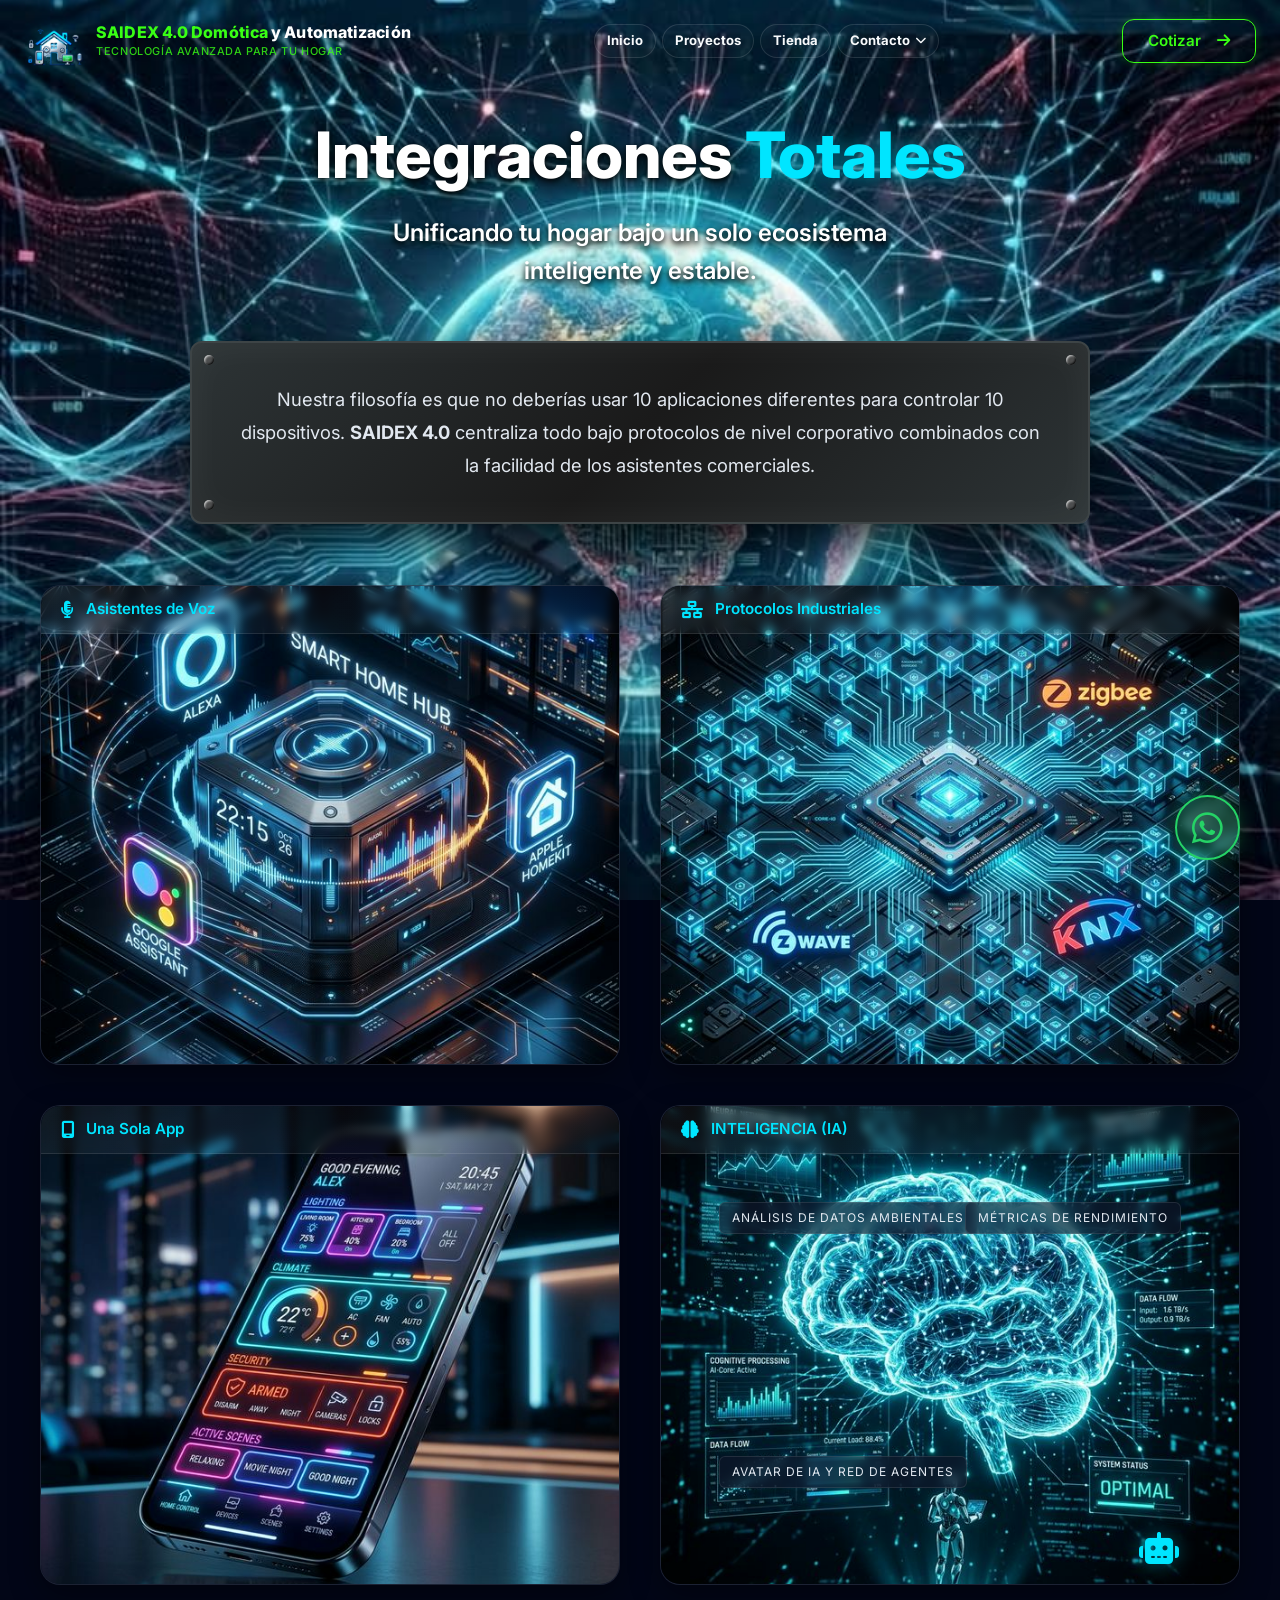
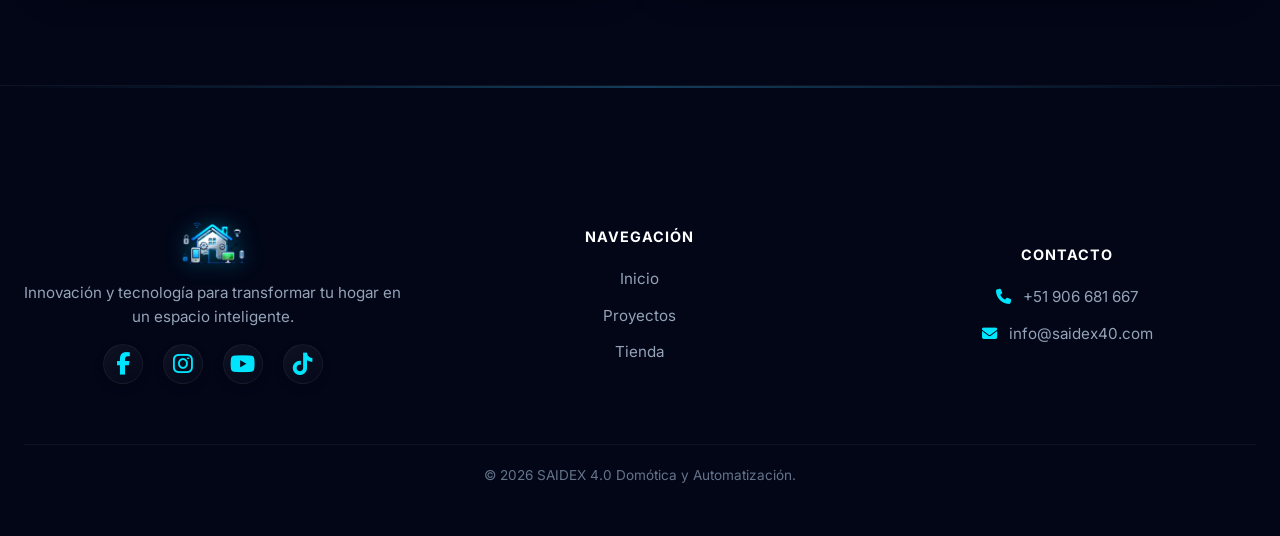
==== integraciones.html @ 668a84cd "Stabilize mobile UI, consolidate navigation, and fix layout overlaps" ====
<!DOCTYPE html>
<html lang="es">

<head>
    <meta charset="UTF-8">
    <meta name="viewport" content="width=device-width, initial-scale=1.0">
    <title>Integraciones - SAIDEX 4.0</title>
    <link rel="preconnect" href="https://fonts.googleapis.com">
    <link rel="preconnect" href="https://fonts.gstatic.com" crossorigin>
    <link href="https://fonts.googleapis.com/css2?family=Inter:wght@300;400;500;600;700;800&display=swap"
        rel="stylesheet">
    <link rel="stylesheet" href="https://cdnjs.cloudflare.com/ajax/libs/font-awesome/6.4.0/css/all.min.css">
    <link rel="stylesheet" href="css/style.css">
    <!-- Favicon -->
    <link rel="icon" type="image/png" href="assets/logo.png">
    <style>
        .bg-nodes {
            background-color: #020617;
            background-image: url('assets/integraciones.jpg');
            background-size: cover;
            background-position: center;
            background-attachment: fixed;
        }

        /* Brushed Metal Philosophy Panel */
        .filosofia-metal-panel {
            background: linear-gradient(135deg, #2d3436 0%, #1a1a1a 50%, #2d3436 100%);
            border: 2px solid #3d4446;
            border-radius: 12px;
            padding: 40px;
            position: relative;
            box-shadow: 0 20px 50px rgba(0, 0, 0, 0.8), inset 0 0 40px rgba(255, 255, 255, 0.05);
            max-width: 900px;
            margin: -30px auto 60px;
            text-align: center;
        }

        .filosofia-metal-panel::before,
        .filosofia-metal-panel::after,
        .filosofia-metal-panel .rivet-bl,
        .filosofia-metal-panel .rivet-br {
            content: '';
            position: absolute;
            width: 10px;
            height: 10px;
            background: #555;
            border-radius: 50%;
            box-shadow: inset -1px -1px 2px #000, inset 1px 1px 2px #fff;
            opacity: 0.8;
        }

        .filosofia-metal-panel::before {
            top: 12px;
            left: 12px;
        }

        .filosofia-metal-panel::after {
            top: 12px;
            right: 12px;
        }

        .about-card-title {
            font-size: 1.65rem;
            font-weight: 800;
            color: #0F172A;
            margin-bottom: 12px;
            line-height: 1.2;
        }

        .card-hover-details {
            position: absolute;
            bottom: 0;
            left: 0;
            width: 100%;
            padding: 30px;
            background: linear-gradient(to top, rgba(15, 23, 42, 0.95), rgba(15, 23, 42, 0.8));
            backdrop-filter: blur(10px);
            border-top: 1px solid rgba(0, 229, 255, 0.3);
            transform: translateY(100%);
            transition: all 0.5s cubic-bezier(0.4, 0, 0.2, 1);
            opacity: 0;
            z-index: 10;
        }

        .glass-card:hover .card-hover-details {
            transform: translateY(0);
            opacity: 1;
        }

        .card-hover-details h4 {
            color: #00E5FF;
            font-size: 1.2rem;
            margin-bottom: 15px;
            font-weight: 800;
        }

        .card-hover-details p {
            color: #E2E8F0;
            font-size: 0.95rem;
            line-height: 1.6;
            margin: 0;
        }

        .card-hover-details ul {
            list-style: none;
            padding: 0;
            margin: 15px 0 0;
        }

        .card-hover-details li {
            display: flex;
            align-items: center;
            gap: 10px;
            font-size: 0.85rem;
            color: #94A3B8;
            margin-bottom: 8px;
        }

        .card-hover-details li i {
            color: #00E5FF;
            font-size: 0.8rem;
        }

        .rivet-bl {
            bottom: 12px;
            left: 12px;
        }

        .rivet-br {
            bottom: 12px;
            right: 12px;
        }

        /* Glassmorphism Feature Grid */
        .glass-feature-grid {
            display: grid;
            grid-template-columns: repeat(2, 1fr);
            gap: 40px;
            max-width: 1200px;
            margin: 0 auto;
        }

        /* Integraciones Modern Cards */
        .card-modern-header {
            background: linear-gradient(90deg, rgba(255, 255, 255, 0.05), rgba(255, 255, 255, 0.01));
            border-bottom: 1px solid rgba(255, 255, 255, 0.1);
            padding: 12px 20px;
            display: flex;
            align-items: center;
            gap: 12px;
            font-size: 0.95rem;
            font-weight: 600;
            color: #00E5FF;
            position: absolute;
            top: 0;
            left: 0;
            width: 100%;
            z-index: 5;
            backdrop-filter: blur(5px);
        }

        .card-modern-header i {
            font-size: 1.1rem;
        }

        .glass-card {
            background: rgba(15, 23, 42, 0.6);
            border: 1px solid rgba(255, 255, 255, 0.08);
            border-radius: 20px;
            position: relative;
            overflow: hidden;
            height: 480px;
            transition: all 0.5s ease;
            box-shadow: 0 10px 30px rgba(0, 0, 0, 0.4);
        }

        .glass-card:hover {
            border-color: rgba(0, 229, 255, 0.3);
            box-shadow: 0 20px 50px rgba(0, 229, 255, 0.1);
            transform: perspective(1000px) rotateX(2deg);
        }

        .ai-overlay-labels {
            position: absolute;
            top: 0;
            left: 0;
            width: 100%;
            height: 100%;
            pointer-events: none;
            z-index: 3;
        }

        .ai-label {
            position: absolute;
            background: rgba(15, 23, 42, 0.6);
            backdrop-filter: blur(5px);
            border: 1px solid rgba(255, 255, 255, 0.1);
            padding: 6px 12px;
            border-radius: 6px;
            font-size: 0.75rem;
            color: #E2E8F0;
            text-transform: uppercase;
            letter-spacing: 1px;
        }

        .label-1 { top: 20%; left: 10%; }
        .label-2 { top: 20%; right: 10%; }
        .label-3 { bottom: 20%; left: 10%; }

        .robot-avatar {
            position: absolute;
            bottom: 20px;
            right: 20px;
            width: 80px;
            z-index: 4;
            filter: drop-shadow(0 0 10px rgba(0, 229, 255, 0.4));
            animation: floating 3s ease-in-out infinite;
        }

        @keyframes floating {
            0%, 100% { transform: translateY(0); }
            50% { transform: translateY(-10px); }
        }

        /* Imagenes */
        .image-container-3d {
            width: 100%;
            height: 100%;
            display: flex;
            align-items: center;
            justify-content: center;
            position: relative;
            z-index: 1;
        }

        .image-container-3d img {
            width: 100%;
            height: 100%;
            object-fit: cover;
        }



        /* Custom Badges */
        .protocol-mesh {
            position: absolute;
            top: 0;
            left: 0;
            width: 100%;
            height: 100%;
            background-image: radial-gradient(rgba(0, 229, 255, 0.1) 1px, transparent 1px);
            background-size: 15px 15px;
            opacity: 0.3;
        }

        /* Unified Pill Footer Container */
        .footer-pill {
            background-color: #000000;
            background-image: url("data:image/svg+xml,%3Csvg xmlns='http://www.w3.org/2000/svg' width='100' height='100' viewBox='0 0 100 100'%3E%3Cg stroke='%2300e5ff' stroke-opacity='0.08'%3E%3Cpath d='M0 20h20v20M20 0v20M50 50h20v20M70 40v10M90 90h10M90 80v10M10 90v10M0 90h10' fill='none'/%3E%3C/g%3E%3C/svg%3E");
            border-radius: 40px;
            padding: 80px 60px;
            margin: 0 auto;
            max-width: var(--container-max);
            display: grid;
            grid-template-columns: 1.8fr 1fr 1fr;
            gap: 50px;
            border: 1px solid rgba(255, 255, 255, 0.05);
            box-shadow: 0 40px 100px rgba(0, 0, 0, 1), inset 0 0 40px rgba(0, 229, 255, 0.02);
            position: relative;
            overflow: hidden;
        }

        @media (max-width: 900px) {
            .glass-feature-grid {
                grid-template-columns: 1fr;
                gap: 25px;
            }

            .glass-card {
                height: auto;
                min-height: 380px;
                padding: 30px;
            }

            .footer-pill {
                grid-template-columns: 1fr;
                text-align: center;
            }

            .filosofia-metal-panel {
                padding: 30px 20px;
                margin: 0 20px 40px;
            }
        }

        /* Nav Transition */
        .navbar.scrolled {
            background: rgba(2, 6, 23, 0.9);
            backdrop-filter: blur(15px);
            -webkit-backdrop-filter: blur(15px);
            padding: 15px 0;
            box-shadow: 0 4px 30px rgba(0, 0, 0, 0.3);
        }
    </style>
</head>

<body class="bg-nodes">
    <!-- Header Navigation -->
    <header class="navbar">
        <div class="container nav-container">
            <a href="index.html" class="logo">
                <img src="assets/logo.png" alt="SAIDEX 4.0" class="logo-img">
                <div class="logo-text">
                    <span class="company-name"><span class="brand-highlight">SAIDEX 4.0 Domótica</span> y
                        Automatización</span>
                    <span class="company-tagline">Tecnología avanzada para tu hogar</span>
                </div>
            </a>
            <nav class="nav-links">
                <a href="index.html" class="nav-item">Inicio</a>
                <a href="proyectos.html" class="nav-item">Proyectos</a>
                <a href="tienda.html" class="nav-item">Tienda</a>
                <a href="#contacto" class="nav-item">Contacto <i class="fa-solid fa-chevron-down"
                        style="font-size: 0.7rem; margin-left: 5px;"></i></a>
                
                <!-- Mobile only actions -->
                <div class="nav-actions-mobile">
                    <a href="index.html#cotizar" class="btn btn-primary">Cotizar <i class="fa-solid fa-arrow-right"></i></a>
                    <a href="#login" class="btn btn-outline"><i class="fa-regular fa-user"></i> Login</a>
                </div>
            </nav>
            <div class="nav-actions">
                <a href="index.html#cotizar" class="btn btn-primary"
                    style="background: linear-gradient(90deg, #F97316, #EA580C); border: none; padding: 10px 25px; border-radius: 12px; font-weight: 600;">Cotizar
                    <i class="fa-solid fa-arrow-right" style="margin-left: 8px;"></i></a>
            </div>
            <div class="menu-toggle" id="mobile-menu-btn">
                <i class="fa-solid fa-bars" style="color: #FFF; font-size: 1.5rem;"></i>
            </div>
        </div>
    </header>

    <main>
        <!-- Hero Section -->
        <section class="hero-integraciones" style="padding: 120px 0 80px; text-align: center;">
            <div class="container">
                <h1 class="hero-title scroll-bounce delay-1">
                    Integraciones <span
                        style="color: #00E5FF; text-shadow: 0 0 20px rgba(0, 229, 255, 0.4);">Totales</span>
                </h1>
                <p class="hero-subtitle scroll-bounce delay-1"
                    style="max-width: 600px; margin: 0 auto; line-height: 1.6;">
                    Unificando tu hogar bajo un solo ecosistema inteligente y estable.
                </p>
            </div>
        </section>

        <section style="padding-bottom: 100px;">
            <div class="container">
                <!-- Philosophy Brushed Metal Panel -->
                <div class="filosofia-metal-panel scroll-bounce delay-2">
                    <span class="rivet-bl"></span>
                    <span class="rivet-br"></span>
                    <p style="font-size: 1.15rem; color: #E2E8F0; line-height: 1.8; margin: 0;">
                        Nuestra filosofía es que no deberías usar 10 aplicaciones diferentes para controlar 10
                        dispositivos.
                        <strong>SAIDEX 4.0</strong> centraliza todo bajo protocolos de nivel corporativo combinados con
                        la facilidad de los asistentes comerciales.
                    </p>
                </div>

                <!-- Integration Grid -->
                <div class="glass-feature-grid">
                    <!-- Asistentes de Voz -->
                    <div class="glass-card scroll-bounce delay-3">
                        <div class="card-modern-header">
                            <i class="fa-solid fa-microphone-lines"></i>
                            Asistentes de Voz
                        </div>
                        <div class="image-container-3d">
                            <img src="assets/asistentevoz.png" alt="Asistentes de Voz">
                        </div>
                        <div class="card-hover-details">
                            <h4>Control por Voz</h4>
                            <p>Interactúa con tu hogar de forma natural y fluida.</p>
                            <ul>
                                <li><i class="fa-solid fa-check"></i> Amazon Alexa</li>
                                <li><i class="fa-solid fa-check"></i> Google Assistant</li>
                                <li><i class="fa-solid fa-check"></i> Apple HomeKit (Siri)</li>
                            </ul>
                        </div>
                    </div>

                    <!-- Protocolos Industriales -->
                    <div class="glass-card scroll-bounce delay-4">
                        <div class="card-modern-header">
                            <i class="fa-solid fa-network-wired"></i>
                            Protocolos Industriales
                        </div>
                        <div class="protocol-mesh"></div>
                        <div class="image-container-3d">
                            <img src="assets/protocolosindustriales.png" alt="Protocolo Industrial">
                        </div>
                        <div class="card-hover-details">
                            <h4>Conectividad Robusta</h4>
                            <p>Comunicación estable de largo alcance y bajo consumo.</p>
                            <ul>
                                <li><i class="fa-solid fa-check"></i> Estándar KNX (Industrial)</li>
                                <li><i class="fa-solid fa-check"></i> Redes Mesh Zigbee / Z-Wave</li>
                                <li><i class="fa-solid fa-check"></i> Seguridad de grado militar</li>
                            </ul>
                        </div>
                    </div>

                    <!-- Una Sola App -->
                    <div class="glass-card scroll-bounce delay-5">
                        <div class="card-modern-header">
                            <i class="fa-solid fa-mobile-screen"></i>
                            Una Sola App
                        </div>
                        <div class="image-container-3d">
                            <img src="assets/unasolaapp.png" alt="Una Sola App">
                        </div>
                        <div class="card-hover-details">
                            <h4>Interfaz Unificada</h4>
                            <p>Todo el control de tu hogar en la palma de tu mano.</p>
                            <ul>
                                <li><i class="fa-solid fa-check"></i> Control de Iluminación y Clima</li>
                                <li><i class="fa-solid fa-check"></i> Gestión de Seguridad en Tiempo Real</li>
                                <li><i class="fa-solid fa-check"></i> Creación de Escenas Personalizadas</li>
                            </ul>
                        </div>
                    </div>

                    <!-- Inteligencia Artificial -->
                    <div class="glass-card scroll-bounce delay-6">
                        <div class="card-modern-header">
                            <i class="fa-solid fa-brain"></i>
                            INTELIGENCIA (IA)
                        </div>
                        <div class="ai-overlay-labels">
                            <div class="ai-label label-1">Análisis de Datos Ambientales</div>
                            <div class="ai-label label-2">Métricas de Rendimiento</div>
                            <div class="ai-label label-3">Avatar de IA y Red de Agentes</div>
                        </div>
                        <div class="image-container-3d">
                            <img src="assets/inteligencia.png" alt="Inteligencia Artificial">
                        </div>
                        <i class="fa-solid fa-robot robot-avatar" style="color: #00E5FF; font-size: 2rem;"></i>
                        <div class="card-hover-details">
                            <h4>Cerebro Digital</h4>
                            <p>Algoritmos avanzados que aprenden de tus rutinas.</p>
                            <ul>
                                <li><i class="fa-solid fa-check"></i> Optimización de Consumo Energético</li>
                                <li><i class="fa-solid fa-check"></i> Predicción Inteligente de Escenas</li>
                                <li><i class="fa-solid fa-check"></i> Seguridad Proactiva y Preventiva</li>
                            </ul>
                        </div>
                    </div>
                </div>
            </div>
        </section>
    </main>

    <!-- Footer Unified Pill -->
    <footer class="footer" id="contacto">
        <div class="container">
            <div class="footer-pill minimal">
                <!-- Column 1: Brand -->
                <div class="brand-col">
                    <img src="assets/logo.png" alt="SAIDEX 4.0"
                        style="height: 60px; filter: drop-shadow(0 0 10px rgba(0, 229, 255, 0.3)); margin-bottom: 15px;">
                    <p>Innovación y tecnología para transformar tu hogar en un espacio inteligente.</p>
                    <div class="social-links" style="margin-top: 15px; display: flex; gap: 20px;">
                        <a href="https://www.facebook.com/share/1DKk2KMXqo/" target="_blank"
                            style="color: #00E5FF; font-size: 1.4rem;"><i class="fa-brands fa-facebook-f"></i></a>
                        <a href="https://www.instagram.com/capri4431?igsh=cWtvcjdqN3Vhbjgz" target="_blank"
                            style="color: #00E5FF; font-size: 1.4rem;"><i class="fa-brands fa-instagram"></i></a>
                        <a href="https://youtube.com/@jesusronaldocesararellanas5388/community?si=2w9Oj341CV9DP4Bu"
                            target="_blank" style="color: #00E5FF; font-size: 1.4rem;"><i
                                class="fa-brands fa-youtube"></i></a>
                        <a href="https://www.tiktok.com/@arellanasanchez2006" target="_blank"
                            style="color: #00E5FF; font-size: 1.4rem;"><i class="fa-brands fa-tiktok"></i></a>
                    </div>
                </div>

                <!-- Column 2: Navigation -->
                <div class="nav-col">
                    <h4>NAVEGACIÓN</h4>
                    <ul>
                        <li><a href="index.html">Inicio</a></li>
                        <li><a href="proyectos.html">Proyectos</a></li>
                        <li><a href="tienda.html">Tienda</a></li>
                    </ul>
                </div>

                <!-- Column 3: Contact -->
                <div class="contact-col">
                    <h4>CONTACTO</h4>
                    <ul>
                        <li><i class="fa-solid fa-phone" style="color: #00E5FF; margin-right:8px;"></i> +51 906 681 667
                        </li>
                        <li><i class="fa-solid fa-envelope" style="color: #00E5FF; margin-right:8px;"></i>
                            info@saidex40.com</li>
                    </ul>
                </div>
            </div>
            <div style="display:flex; flex-direction: column; align-items: center; gap: 10px; padding: 20px 0; border-top: 1px solid rgba(255, 255, 255, 0.05); margin-top: 20px;">
                <p style="color: #64748B; font-size: 0.85rem;">&copy; 2026 SAIDEX 4.0 Domótica y Automatización.</p>
    </div>
    </div>
    </footer>

    <!-- Floating WhatsApp Button Redesigned -->
    <a href="https://wa.me/51906681667" class="whatsapp-float"
        style="position: fixed; bottom: 40px; right: 40px; width: 65px; height: 65px; background: rgba(37, 211, 102, 0.2); backdrop-filter: blur(5px); border: 2px solid #25D366; color: #25D366; border-radius: 50%; display: flex; align-items: center; justify-content: center; font-size: 2.2rem; z-index: 100; box-shadow: 0 0 20px rgba(37, 211, 102, 0.3);"
        target="_blank" rel="noopener noreferrer">
        <i class="fa-brands fa-whatsapp"></i>
    </a>
    <script src="js/script.js"></script>
</body>

</html>
---- css/style.css ----
/* 
  Theme Variables 
*/
:root {
  /* Colors */
  --bg-dark-primary: #020617;
  /* Very dark blue for header/footer */
  --bg-dark-secondary: #0F172A;
  /* Slightly lighter for hero/stats */
  --bg-dark-surface: #1E293B;
  /* For dark cards or elements */

  --bg-light: #F8FAFC;
  /* White/Light gray section background */
  --bg-white: #FFFFFF;

  --brand-orange: #F97316;
  --brand-orange-hover: #EA580C;

  --brand-blue-accent: #38BDF8;
  /* Light blue neon accent text */
  --brand-blue-secondary: #0EA5E9;
  --brand-cyan: #00E5FF;
  --neon-green: #39FF14;
  --neon-green-glow: rgba(57, 255, 20, 0.5);
  --menu-blue: #87CEEB;
  --menu-blue-glow: rgba(135, 206, 235, 0.5);

  /* Text Colors */
  --text-white: #F8FAFC;
  --text-dark: #0F172A;
  --text-gray-light: #94A3B8;
  /* Gray for dark backgrounds */
  --text-gray-dark: #475569;
  /* Gray for light backgrounds */

  /* Layout */
  --container-max: 1280px;
  --section-padding: 80px 20px;

  /* Typography */
  --font-primary: 'Inter', sans-serif;

  /* Effects */
  --shadow-sm: 0 1px 2px 0 rgb(0 0 0 / 0.05);
  --shadow-md: 0 4px 6px -1px rgb(0 0 0 / 0.1), 0 2px 4px -2px rgb(0 0 0 / 0.1);
  --shadow-lg: 0 10px 15px -3px rgb(0 0 0 / 0.1), 0 4px 6px -4px rgb(0 0 0 / 0.1);
}

/* 
  Reset & Base styles
*/
* {
  margin: 0;
  padding: 0;
  box-sizing: border-box;
}

html {
  scroll-behavior: smooth;
}

body {
  font-family: var(--font-primary);
  background-color: var(--bg-dark-secondary);
  color: var(--text-white);
  line-height: 1.5;
  -webkit-font-smoothing: antialiased;
}


body.no-scroll {
  overflow: hidden !important;
  height: 100vh;
}

/* 
  ANIMATION FRAMEWORK - RESTORED & CUSTOM
*/
@keyframes bounceIn {
    0% { opacity: 0; transform: scale(0.3); }
    50% { opacity: 1; transform: scale(1.05); }
    70% { transform: scale(0.9); }
    100% { opacity: 1; transform: scale(1); }
}

.animate-bounce-in {
    opacity: 0;
    animation: bounceIn 0.8s cubic-bezier(0.36, 0, 0.66, -0.56) forwards;
}

.delay-1 { animation-delay: 0.1s; }
.delay-2 { animation-delay: 0.4s; }
.delay-3 { animation-delay: 0.7s; }
.delay-4 { animation-delay: 1.0s; }
.delay-5 { animation-delay: 1.3s; }
.delay-6 { animation-delay: 1.6s; }
.delay-7 { animation-delay: 1.9s; }
.delay-8 { animation-delay: 2.2s; }

.scroll-bounce {
    opacity: 0;
}

.scroll-bounce.is-visible {
    animation: bounceIn 0.8s cubic-bezier(0.36, 0, 0.66, -0.56) forwards;
}

/* Carousel Zoom */
@keyframes slideZoom {
    from { transform: scale(1); }
    to { transform: scale(1.15); }
}

.container {
  width: 100%;
  max-width: var(--container-max);
  margin: 0 auto;
  padding: 0 24px;
}

a {
  text-decoration: none;
  color: inherit;
}

ul {
  list-style: none;
}

img {
  max-width: 100%;
  display: block;
}

/* 
  Buttons 
*/
.btn {
  display: inline-flex;
  align-items: center;
  justify-content: center;
  gap: 8px;
  padding: 10px 24px;
  font-size: 0.95rem;
  font-weight: 600;
  border-radius: 6px;
  cursor: pointer;
  border: 1px solid transparent;
}

.btn-primary {
  background-color: var(--brand-orange);
  color: #fff;
}

.btn-primary:hover {
  background-color: var(--brand-orange-hover);
  box-shadow: 0 4px 14px rgba(249, 115, 22, 0.4);
}

.btn-outline {
  background-color: transparent;
  color: var(--text-white);
  border-color: rgba(255, 255, 255, 0.2);
}

.btn-outline:hover {
  background-color: rgba(255, 255, 255, 0.05);
  border-color: var(--text-white);
}

.btn-cyan {
  background-color: #00E5FF;
  color: #020617;
  border-color: transparent;
  font-weight: 700;
}

.btn-cyan:hover {
  background-color: #00B8D4;
  box-shadow: 0 4px 14px rgba(0, 229, 255, 0.5);
  color: #020617;
}

/* 
  Header & Navbar 
*/
.navbar {
  position: fixed;
  top: 0;
  width: 100%;
  background-color: transparent;
  min-height: 80px;
  backdrop-filter: none;
  border-bottom: 1px solid transparent;
  z-index: 2000; /* Much higher than overlay */
  padding: 15px 0;
  transition: all 0.4s cubic-bezier(0.4, 0, 0.2, 1);
}

.navbar.scrolled {
  background-color: rgba(2, 6, 23, 0.95);
  backdrop-filter: blur(12px);
  padding: 10px 0;
  border-bottom: 1px solid rgba(0, 229, 255, 0.1);
  box-shadow: 0 4px 20px rgba(0, 0, 0, 0.4);
}



.nav-container {
  display: flex;
  align-items: center;
  justify-content: space-between;
  width: 100%;
}

/* Logo */
.logo {
  display: flex;
  align-items: center;
  gap: 12px;
  text-decoration: none;
  min-width: fit-content;
}

.logo-img {
  height: 52px;
  width: auto;
  object-fit: contain;
  filter: drop-shadow(0 0 8px rgba(0, 229, 255, 0.3));
}

.logo-text {
  display: flex;
  flex-direction: column;
  justify-content: center;
}

.company-name {
  color: #FFF;
  font-size: 1.0rem;
  font-weight: 800;
  line-height: 1.2;
  letter-spacing: 0.1px;
}

.brand-highlight {
  color: var(--neon-green);
  display: inline-block;
}

.company-tagline {
  color: var(--neon-green);
  font-size: 0.68rem;
  font-weight: 500;
  text-transform: uppercase;
  letter-spacing: 0.6px;
  margin-top: 1px;
  opacity: 0.8;
}



/* Nav Links */
.nav-links {
  display: flex;
  align-items: center;
  gap: 6px;
  flex: 1;
  justify-content: center;
  /* Center the menu in the available space */
}

.nav-item {
  color: var(--text-white);
  font-size: 0.82rem;
  font-weight: 700;
  position: relative;
  padding: 6px 12px;
  border: 1px solid rgba(255, 255, 255, 0.12);
  border-radius: 50px;
  /* Pillow-style buttons like modern UI */
  text-decoration: none;
  background: rgba(255, 255, 255, 0.02);
  display: flex;
  align-items: center;
  justify-content: center;
  white-space: nowrap;
}

.nav-item:hover,
.nav-item.active {
  color: var(--bg-dark-primary) !important;
  border-color: var(--neon-green) !important;
  box-shadow: 0 0 12px var(--neon-green-glow);
  background: var(--neon-green) !important;
}

.nav-item.active {
  background: var(--neon-green);
  color: var(--bg-dark-primary) !important;
  border-color: var(--neon-green);
  box-shadow: 0 0 8px var(--neon-green);
}

/* Remove old underline */
.nav-item.active::after {
  display: none !important;
}

.dropdown-icon {
  font-size: 0.7rem;
  margin-left: 6px;
}

.nav-item a {
  color: inherit;
  text-decoration: none;
  display: flex;
  align-items: center;
  gap: 6px;
  line-height: 1;
}

.nav-item:hover .dropdown-icon {
  color: var(--bg-dark-primary);
}

/* Nav Actions - Neon Green Outlines */
.nav-actions {
  display: flex;
  align-items: center;
  gap: 15px;
}

.btn-primary {
  background: transparent !important;
  border: 1px solid var(--neon-green) !important;
  color: var(--neon-green) !important;
  box-shadow: 0 0 10px rgba(57, 255, 20, 0.2);
}

.btn-primary:hover {
  background: var(--neon-green) !important;
  color: #000 !important;
  box-shadow: 0 0 20px var(--neon-green-glow);
}

.btn-outline {
  border: 1px solid rgba(255, 255, 255, 0.2) !important;
  color: #FFF !important;
}

.btn-outline:hover {
  border-color: var(--neon-green) !important;
  color: var(--neon-green) !important;
  box-shadow: 0 0 15px var(--neon-green-glow);
}

/* Nav Actions - Mobile specific version (hidden on desktop) */
.nav-actions-mobile {
  display: none !important;
}

/* Mega Menu Dropdown */
.has-dropdown {
  position: relative;
}

.mega-menu {
  position: absolute;
  top: 100%;
  left: 50%;
  transform: translateX(-50%) translateY(10px);
  background-color: var(--bg-dark-surface);
  border: 1px solid rgba(255, 255, 255, 0.1);
  border-radius: 8px;
  padding: 24px;
  width: max-content;
  opacity: 0;
  visibility: hidden;
  box-shadow: var(--shadow-lg);
  margin-top: 10px;
}

.has-dropdown:hover .mega-menu {
  opacity: 1;
  visibility: visible;
}

.mega-menu-content {
  display: flex;
  gap: 48px;
}

.mega-col h3 {
  font-size: 0.95rem;
  color: var(--text-white);
  margin-bottom: 16px;
  padding-bottom: 8px;
  border-bottom: 1px solid rgba(255, 255, 255, 0.1);
}

.mega-col ul {
  display: flex;
  flex-direction: column;
  gap: 12px;
}

.mega-col a {
  color: var(--text-gray-light);
  font-size: 0.85rem;
}

.mega-col a:hover {
  color: var(--brand-blue-accent);
}

/* Nav Actions */
.nav-actions {
  display: flex;
  align-items: center;
  gap: 16px;
}

.menu-toggle {
  display: none;
  background: none;
  border: none;
  color: var(--text-white);
  font-size: 1.5rem;
  cursor: pointer;
}

/* 
  Hero Section 
*/
.hero {
  position: relative;
  min-height: 100vh;
  display: flex;
  align-items: center;
  padding-top: 120px;
  padding-bottom: 60px;
  /* Offset for fixed header */
  background-color: #000000;
  overflow: hidden;
}

/* Particles Canvas */
.particle-canvas {
  position: absolute;
  top: 0;
  left: 0;
  width: 100%;
  height: 100%;
  z-index: 1;
  pointer-events: none;
}




.hero-container {
  display: grid;
  grid-template-columns: 55% 45%;
  align-items: center;
  position: relative;
  z-index: 2;
  height: 100%;
  padding-bottom: 20px;
}
@media (max-width: 991px) {
  .hero-container {
    grid-template-columns: 1fr;
    text-align: center;
    padding-bottom: 50px;
  }
}



.hero-title {
  font-size: clamp(2rem, 8vw, 4rem);
  font-weight: 800;
  line-height: 1.1;
  margin-bottom: 24px;
  color: #FFFFFF;
  text-shadow: 0 4px 15px rgba(0, 0, 0, 0.9), 0 2px 5px rgba(0, 0, 0, 0.8);
}

.text-neon-blue {
  color: #00E5FF;
  text-shadow: 0 0 15px rgba(0, 229, 255, 0.6), 0 0 30px rgba(0, 229, 255, 0.3);
}

.hero-subtitle {
  font-size: clamp(1rem, 4vw, 1.5rem);
  font-weight: 600;
  margin-bottom: 16px;
  color: #FFFFFF;
  text-shadow: 0 4px 10px rgba(0, 0, 0, 0.9), 0 2px 5px rgba(0, 0, 0, 0.8);
}

.hero-text {
  display: none; /* Removed as per new layout */
}

.hero-features-grid {
  display: flex;
  gap: 15px;
  margin-bottom: 35px;
  flex-wrap: wrap;
}

@media (max-width: 991px) {
  .hero-features-grid {
    justify-content: center;
  }
}

.hero-feature-card {
  background: rgba(255, 255, 255, 0.03);
  backdrop-filter: blur(10px);
  -webkit-backdrop-filter: blur(10px);
  border: 1px solid rgba(255, 255, 255, 0.1);
  border-radius: 12px;
  padding: 20px;
  display: flex;
  flex-direction: column;
  align-items: center;
  justify-content: center;
  gap: 12px;
  min-width: 140px;
  transition: all 0.4s cubic-bezier(0.4, 0, 0.2, 1);
  cursor: default;
  box-shadow: 0 4px 15px rgba(0, 0, 0, 0.2);
}

.hero-feature-card:hover {
  background: rgba(0, 229, 255, 0.05);
  border-color: rgba(0, 229, 255, 0.4);
  transform: translateY(-8px);
  box-shadow: 0 15px 30px rgba(0, 229, 255, 0.15);
}

.feature-icon-wrapper {
  font-size: 2.2rem;
  color: #00E5FF;
  text-shadow: 0 0 15px rgba(0, 229, 255, 0.6);
  transition: transform 0.3s ease;
}

.hero-feature-card:hover .feature-icon-wrapper {
  transform: scale(1.1);
}

.hero-feature-card span {
  color: #FFFFFF;
  font-weight: 700;
  font-size: 1rem;
  letter-spacing: 0.5px;
}

.hero-actions {
  display: flex;
  gap: 20px;
  margin-bottom: 25px;
}

@media (max-width: 900px) {
  .hero-actions {
    justify-content: center;
    flex-wrap: wrap;
  }
}

/* Hero Main Image Layout */
.hero-image {
  display: flex;
  justify-content: center;
  align-items: flex-end;
  position: relative;
  height: 100%;
}

.hero-main-img {
  max-width: 120%;
  height: auto;
  filter: drop-shadow(0 0 30px rgba(0, 229, 255, 0.2));
  transform: perspective(1000px) rotateY(-5deg) translateY(20px);
  transition: all 0.5s ease;
}

.hero-main-img:hover {
  transform: perspective(1000px) rotateY(0deg) scale(1.02);
  filter: drop-shadow(0 0 50px rgba(0, 229, 255, 0.4));
}

/* Smartphone Mockup Removed */

/* Hero Trust Bar Premium */
.hero-trust-bar {
  display: flex;
  align-items: center;
  background: rgba(15, 23, 42, 0.6);
  backdrop-filter: blur(12px);
  -webkit-backdrop-filter: blur(12px);
  border: 1px solid rgba(255, 255, 255, 0.1);
  border-radius: 12px;
  padding: 10px 20px;
  gap: 15px;
  margin-top: 25px;
  width: fit-content;
  box-shadow: 0 10px 30px rgba(0, 0, 0, 0.3), inset 0 1px 1px rgba(255, 255, 255, 0.1);
  flex-wrap: wrap;
}

.trust-item {
  display: flex;
  align-items: center;
  gap: 10px;
  color: #FFFFFF;
  font-size: 0.95rem;
}

.trust-item b {
  font-weight: 700;
}

.trust-item i {
  color: #4ADE80; /* Bright Green like the reference */
  font-size: 1.1rem;
}

.trust-dot {
  width: 4px;
  height: 4px;
  background: #4ADE80;
  border-radius: 50%;
  opacity: 0.6;
}

.trust-whatsapp-btn {
  display: flex;
  align-items: center;
  gap: 8px;
  background: rgba(37, 211, 102, 0.1);
  border: 1px solid rgba(37, 211, 102, 0.4);
  border-radius: 30px;
  padding: 8px 18px;
  color: #FFFFFF;
  text-decoration: none;
  font-size: 0.85rem;
  font-weight: 500;
  transition: all 0.3s cubic-bezier(0.4, 0, 0.2, 1);
  margin-left: 10px;
  box-shadow: 0 0 15px rgba(37, 211, 102, 0.15);
}

.trust-whatsapp-btn i {
  color: #25D366;
  font-size: 1.2rem;
}

.trust-whatsapp-btn:hover {
  background: #25D366;
  color: #000;
  transform: translateY(-2px);
  box-shadow: 0 5px 20px rgba(37, 211, 102, 0.4);
}

.trust-whatsapp-btn:hover i {
  color: #000;
}

@media (max-width: 768px) {
  .hero-trust-bar {
    flex-direction: column;
    align-items: flex-start;
    padding: 15px;
    width: 100%;
  }
  .trust-dot {
    display: none;
  }
  .trust-whatsapp-btn {
    margin-left: 0;
    margin-top: 5px;
    width: 100%;
    justify-content: center;
  }
}

/* 
  About Section
*/
.about-section {
  padding: 100px 0;
  position: relative;
  background-color: #FFFFFF;
}

/* Subtle background decorator for light theme */
.about-section::after {
  content: '';
  position: absolute;
  top: 0;
  right: 0;
  width: 300px;
  height: 300px;
  background: radial-gradient(circle, rgba(0, 229, 255, 0.05) 0%, transparent 70%);
  z-index: 1;
}

.relative-z {
  position: relative;
  z-index: 2;
}

.about-glass-grid {
  display: grid;
  grid-template-columns: 1fr 1fr;
  gap: 30px;
}

/* 
  Modern "Sobre Nosotros" Redesign 
*/
.about-section {
  padding: 100px 0;
  background-color: #FFFFFF;
  position: relative;
  overflow: hidden;
}

.section-title-modern {
  font-size: clamp(2rem, 5vw, 3rem);
  font-weight: 800;
  text-align: center;
  margin-bottom: 60px;
  background: linear-gradient(90deg, #020617, #00E5FF);
  -webkit-background-clip: text;
  background-clip: text;
  -webkit-text-fill-color: transparent;
  display: flex;
  align-items: center;
  justify-content: center;
  gap: 15px;
}

.about-modern-grid {
  display: grid;
  grid-template-columns: repeat(3, 1fr);
  gap: 30px;
}

.about-modern-card {
  background: #FFFFFF;
  border-radius: 28px;
  padding: 40px 30px;
  text-align: center;
  transition: all 0.4s cubic-bezier(0.175, 0.885, 0.32, 1.275);
  display: flex;
  flex-direction: column;
  align-items: center;
  position: relative;
}

.about-modern-card:hover {
  transform: translateY(-10px);
}

/* Card Glow Effects */
.card-glow-blue {
  border: 1.5px solid rgba(0, 229, 255, 0.3);
  box-shadow: 0 15px 40px rgba(0, 229, 255, 0.08);
}
.card-glow-blue:hover {
  border-color: rgba(0, 229, 255, 1); /* Solid neon blue */
  box-shadow: 0 25px 60px rgba(0, 229, 255, 0.3), 
              inset 0 0 15px rgba(0, 229, 255, 0.2);
}

.card-glow-cyan {
  border: 1.5px solid rgba(16, 185, 129, 0.3);
  box-shadow: 0 15px 40px rgba(16, 185, 129, 0.08);
}
.card-glow-cyan:hover {
  border-color: rgba(16, 185, 129, 1); /* Solid neon emerald */
  box-shadow: 0 25px 60px rgba(16, 185, 129, 0.3), 
              inset 0 0 15px rgba(16, 185, 129, 0.2);
}

.card-glow-green {
  border: 1.5px solid rgba(34, 197, 94, 0.3);
  box-shadow: 0 15px 40px rgba(34, 197, 94, 0.08);
}
.card-glow-green:hover {
  border-color: rgba(34, 197, 94, 1); /* Solid neon lime */
  box-shadow: 0 25px 60px rgba(34, 197, 94, 0.3), 
              inset 0 0 15px rgba(34, 197, 94, 0.2);
}

.about-card-icon {
  width: 120px;
  height: 120px;
  margin-bottom: 25px;
  object-fit: contain;
}

.about-card-title {
  font-size: 1.65rem;
  font-weight: 800;
  color: #0F172A;
  margin-bottom: 12px;
  line-height: 1.2;
}

.about-card-subtitle {
  font-size: 1.05rem;
  font-weight: 500;
  color: #475569;
  margin-bottom: 25px;
}

.about-card-list {
  list-style: none;
  padding: 0;
  margin: 0;
  text-align: left;
  width: 100%;
}

.about-card-list li {
  display: flex;
  align-items: flex-start;
  gap: 12px;
  color: #334155;
  font-size: 0.95rem;
  line-height: 1.5;
  margin-bottom: 18px;
}

/* Custom Bullets */
.about-card-list.bullets li::before {
  content: "•";
  color: #0F172A;
  font-weight: 900;
  font-size: 1.4rem;
  line-height: 1;
}

/* Check Icons */
.about-card-list.checks li i {
  color: #00E5FF;
  font-size: 1.3rem;
  background: rgba(0, 229, 255, 0.1);
  width: 32px;
  height: 32px;
  display: flex;
  align-items: center;
  justify-content: center;
  border-radius: 50%;
  flex-shrink: 0;
}

@media (max-width: 1024px) {
  .about-modern-grid {
    grid-template-columns: repeat(2, 1fr);
  }
}

@media (max-width: 768px) {
  .about-modern-grid {
    grid-template-columns: 1fr;
  }
  .about-modern-card {
    padding: 35px 25px;
  }
}



/* 
  Features Strip 
*/
.features-strip {
  background-color: var(--bg-dark-secondary);
  padding: 40px 0;
  border-bottom: 1px solid rgba(255, 255, 255, 0.05);
  box-shadow: var(--shadow-lg);
  position: relative;
  z-index: 10;
}

.features-container {
  display: flex;
  justify-content: space-between;
  align-items: center;
}

.feature-item {
  display: flex;
  align-items: center;
  gap: 16px;
  flex: 1;
  padding: 0 20px;
  border-right: 1px solid rgba(255, 255, 255, 0.1);
}

.feature-item:last-child {
  border-right: none;
}

.feature-icon {
  font-size: 2rem;
  color: var(--brand-blue-secondary);
  display: flex;
  align-items: center;
  justify-content: center;
  width: 50px;
  height: 50px;
  background-color: rgba(14, 165, 233, 0.1);
  border-radius: 12px;
}

.feature-text h4 {
  font-size: 1rem;
  margin-bottom: 4px;
  color: var(--text-white);
}

.feature-text p {
  font-size: 0.85rem;
  color: var(--text-gray-light);
}

/* 
  Solutions and Projects Section
*/
.bg-light {
  background-color: var(--bg-light);
}

.dark-text {
  color: var(--text-dark);
}

.solutions-projects-section {
  padding: 80px 0;
}

.main-grid {
  display: grid;
  grid-template-columns: 2.5fr 1fr;
  gap: 40px;
}

.section-header {
  margin-bottom: 30px;
  display: flex;
  align-items: center;
}

.center-title {
  justify-content: center;
  gap: 20px;
}

.space-between {
  justify-content: space-between;
}

.dots-decorator {
  color: var(--brand-blue-secondary);
  font-size: 1.5rem;
  letter-spacing: 2px;
}

.section-title {
  font-size: 2rem;
  font-weight: 700;
}

/* Solution Cards */
.solutions-grid {
  display: grid;
  grid-template-columns: repeat(3, 1fr);
  gap: 24px;
}

.solution-card {
  background-color: var(--bg-white);
  border-radius: 12px;
  overflow: hidden;
  box-shadow: var(--shadow-md);
  transition: var(--transition);
  border: 1px solid rgba(0, 0, 0, 0.05);
}

.solution-card:hover {
  transform: translateY(-2px);
  box-shadow: 0 10px 20px rgba(56, 189, 248, 0.4), 0 0 15px var(--brand-blue-accent);
}

/* Micro-animations for Links */
.nav-item {
  position: relative;
}

.nav-item::after {
  content: '';
  position: absolute;
  bottom: -5px;
  left: 50%;
  width: 0;
  height: 2px;
  background: var(--brand-blue-secondary);
  transition: all 0.3s ease;
  transform: translateX(-50%);
}

.nav-item:hover::after {
  width: 80%;
  box-shadow: 0 0 10px var(--brand-blue-accent);
}

/* Scroll Down Indicator */
.scroll-indicator {
  position: absolute;
  bottom: 30px;
  left: 50%;
  transform: translateX(-50%);
  display: flex;
  flex-direction: column;
  align-items: center;
  gap: 8px;
  color: var(--brand-blue-secondary);
  font-size: 0.8rem;
  font-weight: 500;
  opacity: 0.7;
  cursor: pointer;
  z-index: 10;
}

.mouse-icon {
  width: 24px;
  height: 40px;
  border: 2px solid var(--brand-blue-secondary);
  border-radius: 12px;
  position: relative;
}

.mouse-wheel {
  width: 4px;
  height: 8px;
  background: var(--brand-blue-secondary);
  border-radius: 2px;
  position: absolute;
  top: 8px;
  left: 50%;
  transform: translateX(-50%);
  animation: mouseScroll 1.5s infinite;
}

@keyframes mouseScroll {
  0% { transform: translate(-50%, 0); opacity: 1; }
  100% { transform: translate(-50%, 15px); opacity: 0; }
}


.card-image {
  position: relative;
  height: 180px;
}

.img-placeholder {
  width: 100%;
  height: 100%;
  background-color: #E2E8F0;
  background-size: cover;
  background-position: center;
}

.bg-blue-img {
  background-image: url('../assets/thumb_sistemas.png');
}

.bg-blue-img2 {
  background-image: url('../assets/thumb_integraciones.png');
}

.bg-blue-img3 {
  background-image: url('../assets/thumb_servicios.png');
}

.card-icon {
  position: absolute;
  bottom: -20px;
  left: 20px;
  width: 50px;
  height: 50px;
  background-color: var(--bg-dark-primary);
  color: var(--brand-blue-secondary);
  border-radius: 50%;
  display: flex;
  align-items: center;
  justify-content: center;
  font-size: 1.2rem;
  border: 4px solid var(--bg-white);
  box-shadow: var(--shadow-sm);
}

.card-content {
  padding: 30px 20px 20px;
}

.card-content h3 {
  color: var(--text-dark);
  font-size: 1.25rem;
  margin-bottom: 16px;
}

.card-content ul {
  margin-bottom: 24px;
}

.card-content li {
  color: var(--text-gray-dark);
  font-size: 0.9rem;
  margin-bottom: 8px;
  display: flex;
  align-items: flex-start;
  gap: 8px;
}

.text-green {
  color: #10B981;
  margin-top: 4px;
}

.btn-text {
  color: var(--brand-blue-secondary);
  font-weight: 600;
  font-size: 0.95rem;
  display: inline-flex;
  align-items: center;
  gap: 8px;
}

.btn-text:hover {
  color: var(--brand-blue-accent);
}

/* Projects Column */
.btn-text-small {
  color: var(--brand-blue-secondary);
  font-size: 0.85rem;
  font-weight: 600;
}

.projects-list {
  display: flex;
  flex-direction: column;
  gap: 20px;
}

.project-mini-card {
  background-color: var(--bg-white);
  border-radius: 12px;
  overflow: hidden;
  box-shadow: var(--shadow-sm);
}

.project-img {
  height: 120px;
  position: relative;
  background-size: cover;
  background-position: center;
}

.bg-house-img {
  background-image: url('../assets/thumb_residencial.png');
}

.bg-office-img {
  background-image: url('../assets/thumb_comercial.png');
}

.bg-apt-img {
  background-image: url('../assets/thumb_departamento.png');
}

.badge {
  position: absolute;
  bottom: 10px;
  left: 10px;
  background-color: rgba(2, 6, 23, 0.8);
  color: white;
  font-size: 0.7rem;
  padding: 4px 8px;
  border-radius: 4px;
  font-weight: 500;
  backdrop-filter: blur(4px);
}

.project-info {
  padding: 12px 15px;
}

.project-info h4 {
  color: var(--text-dark);
  font-size: 1rem;
  margin-bottom: 4px;
}

.project-info p {
  color: var(--text-gray-dark);
  font-size: 0.75rem;
}

/* 
  Stats Section
*/
.stats-section {
  padding: 50px 0;
  border-top: 1px solid rgba(255, 255, 255, 0.05);
}

.stats-container {
  display: flex;
  justify-content: space-between;
  align-items: center;
}

.stat-item {
  display: flex;
  flex-direction: column;
  align-items: center;
  text-align: center;
}

.stat-icon {
  font-size: 2.5rem;
  margin-bottom: 12px;
}

.stat-item h3 {
  font-size: 2.5rem;
  font-weight: 800;
  margin-bottom: 4px;
}

.stat-item p {
  color: var(--text-gray-light);
  font-size: 0.9rem;
}

/* 
  CTA Banner
*/
.cta-banner {
  padding: 60px 0;
  background-color: var(--bg-white);
}

.cta-bg {
  background: linear-gradient(135deg, rgba(14, 165, 233, 0.1), rgba(2, 6, 23, 0.5)), url('https://images.unsplash.com/photo-1558002038-1055907df827?ixlib=rb-4.0.3&auto=format&fit=crop&w=1200&q=80') center/cover;
  border-radius: 20px;
  padding: 60px 40px;
  display: flex;
  justify-content: space-between;
  align-items: center;
  box-shadow: 0 20px 40px rgba(0, 0, 0, 0.4);
  position: relative;
  overflow: hidden;
}

.cta-bg::before {
  content: '';
  position: absolute;
  top: 0;
  left: 0;
  width: 100%;
  height: 100%;
  background-color: rgba(2, 6, 23, 0.85);
  /* Dark overlay */
}

.cta-content,
.cta-actions {
  position: relative;
  z-index: 2;
}

.cta-content h2 {
  font-size: 2rem;
  margin-bottom: 8px;
}

.cta-content p {
  color: var(--text-gray-light);
  font-size: 1.1rem;
}

/* 
  Partners Strip
*/
.partners-strip {
  padding: 40px 0;
  border-bottom: 1px solid rgba(0, 0, 0, 0.05);
}

.text-center {
  text-align: center;
}

.partners-title {
  color: var(--text-gray-dark);
  font-size: 0.9rem;
  margin-bottom: 24px;
}

.partners-logos {
  display: flex;
  justify-content: center;
  align-items: center;
  gap: 40px;
  flex-wrap: wrap;
}

.partner-logo-img {
  height: 40px;
  width: auto;
  object-fit: contain;
  filter: grayscale(100%);
  opacity: 0.6;
  cursor: pointer;
  transition: all 0.3s ease;
}

.partner-logo-img:hover {
  filter: grayscale(0%);
  opacity: 1;
  transform: scale(1.05);
}

/* 
  Footer
*/
.footer {
  padding: 80px 0 30px;
  background-color: var(--bg-dark-primary);
  border-top: 1px solid rgba(255, 255, 255, 0.05);
  position: relative;
}

.footer::before {
  content: '';
  position: absolute;
  top: 0;
  left: 0;
  right: 0;
  height: 2px;
  background: linear-gradient(90deg, transparent, var(--brand-blue-accent), transparent);
  opacity: 0.3;
}

.footer-grid {
  display: grid;
  grid-template-columns: 2fr 1fr 1.2fr 1.2fr 1.5fr;
  gap: 30px;
  margin-bottom: 60px;
}

.brand-col .logo {
  margin-bottom: 24px;
  display: flex;
  justify-content: center;
}

.footer-desc {
  color: var(--text-gray-light);
  font-size: 0.95rem;
  line-height: 1.6;
  margin-bottom: 30px;
  text-align: center;
}

.social-links {
  display: flex;
  gap: 12px;
  justify-content: center;
}

.social-links a {
  display: flex;
  align-items: center;
  justify-content: center;
  width: 40px;
  height: 40px;
  background: linear-gradient(145deg, rgba(255, 255, 255, 0.05), rgba(255, 255, 255, 0.01));
  border: 1px solid rgba(255, 255, 255, 0.05);
  border-radius: 50%;
  color: var(--text-white);
  transition: all 0.3s ease;
  box-shadow: 0 4px 10px rgba(0, 0, 0, 0.2);
}

.social-links a:hover {
  background: var(--brand-blue-secondary);
  border-color: var(--brand-blue-accent);
  color: white;
  transform: translateY(-5px);
  box-shadow: 0 10px 20px rgba(14, 165, 233, 0.3);
}

.footer-col {
  display: flex;
  flex-direction: column;
  align-items: center;
  text-align: center;
}

.footer-col h4 {
  font-size: 0.95rem;
  font-weight: 700;
  color: var(--text-white);
  margin-bottom: 24px;
  letter-spacing: 0.5px;
  text-transform: uppercase;
  position: relative;
  padding-bottom: 12px;
  text-align: center;
}

.footer-col h4::after {
  content: '';
  position: absolute;
  bottom: 0;
  left: 50%;
  transform: translateX(-50%);
  width: 30px;
  height: 2px;
  background-color: var(--brand-blue-accent);
  border-radius: 2px;
}

.footer-col ul {
  display: flex;
  flex-direction: column;
  align-items: center;
  gap: 16px;
}

.footer-col a {
  color: var(--text-gray-light);
  font-size: 0.9rem;
  transition: all 0.3s ease;
  display: inline-flex;
  align-items: center;
}

.footer-col a:hover {
  color: var(--brand-blue-accent);
  transform: translateX(4px);
}

.contact-list {
  display: flex;
  flex-direction: column;
  align-items: center;
  gap: 10px;
}

.contact-list li {
  display: flex;
  flex-direction: column;
  align-items: center;
  text-align: center;
  gap: 6px;
  font-size: 0.9rem;
  color: var(--text-gray-light);
  line-height: 1.5;
  margin-bottom: 12px;
}

.contact-list li i {
  color: var(--brand-blue-accent);
  font-size: 1.1rem;
  margin-top: 2px;
}



.footer-bottom {
  display: flex;
  justify-content: center;
  align-items: center;
  padding-top: 25px;
  border-top: 1px solid rgba(255, 255, 255, 0.08);
  color: var(--text-gray-light);
  font-size: 0.85rem;
}

/* 
  Responsive Media Queries
*/
.menu-toggle {
  display: none;
  font-size: 1.5rem;
  color: var(--text-white);
  cursor: pointer;
  margin-left: auto;
}

@media (max-width: 1200px) {
  .footer-grid {
    grid-template-columns: repeat(3, 1fr);
    gap: 40px;
  }
}

@media (max-width: 1024px) {
  .hero-container {
    grid-template-columns: 1fr;
    text-align: center;
  }

  .hero-image {
    display: none;
  }

  .hero-actions {
    justify-content: center;
  }

  .hero-trust {
    justify-content: center;
  }

  .main-grid {
    grid-template-columns: 1fr;
  }

  .solutions-grid {
    grid-template-columns: repeat(2, 1fr);
  }

  .about-glass-grid {
    grid-template-columns: 1fr;
  }

  .partners-logos {
    gap: 30px;
  }

  .footer-grid {
    grid-template-columns: repeat(3, 1fr);
  }
}

@media (max-width: 480px) {
  .logo-img {
    height: 38px;
  }

  .logo-text {
    display: flex;
    flex-direction: column;
    margin-left: 0;
  }

  .company-name {
    font-size: 0.8rem;
    letter-spacing: 0;
    line-height: 1.1;
  }

  .company-tagline {
    font-size: 0.55rem;
    letter-spacing: 0.2px;
  }
}

@media (max-width: 1150px) {
  .menu-toggle {
    display: block;
    position: relative;
    z-index: 2001;
  }

  .nav-links {
    display: none;
    position: fixed;
    top: 0;
    left: 0;
    width: 100%;
    height: 100dvh; /* Use dynamic viewport height */
    background-color: #020617; /* Solid background */
    flex-direction: column;
    justify-content: flex-start;
    align-items: center;
    padding: 100px 20px 30px; /* Reduced bottom padding */
    z-index: 3000; /* Higher than navbar */
    overflow-y: auto;
    transition: all 0.4s cubic-bezier(0.4, 0, 0.2, 1);
    opacity: 0;
    transform: translateY(-10px);
  }

  .nav-links.mobile-active {
    display: flex;
    opacity: 1;
    transform: translateY(0);
  }

  .nav-actions {
    display: none !important; /* Hide old separate actions on mobile */
  }

  /* Define new nav-actions style for when it's moved inside nav-links */
  .nav-actions-mobile {
    display: flex !important;
    flex-direction: column;
    width: 100%;
    max-width: 320px;
    gap: 12px;
    margin-top: 20px;
    padding-bottom: 40px;
  }

  .nav-actions.mobile-active {
    display: flex;
    opacity: 1;
    transform: translateY(0);
  }

  .nav-item {
    width: 100%;
    max-width: 320px;
    text-align: center;
    padding: 14px 0;
    border: 1px solid rgba(255, 255, 255, 0.08) !important;
    border-radius: 14px !important;
    background: rgba(255, 255, 255, 0.02) !important;
    margin-bottom: 10px;
    font-size: 1rem !important;
  }

  .nav-item:hover, .nav-item.active {
    background: var(--neon-green) !important;
    color: #000 !important;
    border-color: var(--neon-green) !important;
  }

  .nav-actions .btn {
    width: 100%;
    padding: 16px !important;
    font-size: 1rem !important;
    border-radius: 12px !important;
  }

  .dropdown-menu {
    position: static;
    opacity: 1;
    visibility: visible;
    transform: none;
    box-shadow: none;
    border-top: none;
    display: none;
  }

  .has-dropdown.mobile-active .dropdown-menu {
    display: block;
    background: rgba(0, 0, 0, 0.2);
  }

  .mega-menu-content {
    grid-template-columns: 1fr;
    gap: 20px;
  }

  .section-title {
    font-size: 2rem;
  }

  .about-section {
    padding: 60px 0;
  }

  .hero-title {
    font-size: 2.2rem;
    line-height: 1.2;
    br { display: none; } /* Remove manual breaks on mobile */
  }

  .hero-subtitle {
    font-size: 0.95rem;
    margin-bottom: 25px;
    br { display: none; }
  }

  .hero-actions {
    flex-direction: column;
    gap: 15px;
    width: 100%;
    max-width: 320px;
    margin-inline: auto;
  }

  .hero-actions .btn {
    width: 100%;
    justify-content: center;
  }

  .features-container {
    flex-direction: column;
    gap: 30px;
  }

  .hero-trust {
    flex-direction: column;
    align-items: center;
    gap: 12px;
  }

  .solutions-grid {
    grid-template-columns: 1fr;
  }

  .stats-container {
    flex-direction: column;
    align-items: center;
    gap: 30px;
  }

  .stat-item {
    width: 100%;
  }

  .cta-bg {
    flex-direction: column;
    text-align: center;
    gap: 30px;
  }

  .footer-grid {
    grid-template-columns: 1fr;
    gap: 40px;
  }

  .footer-bottom {
    flex-direction: column;
    gap: 10px;
    text-align: center;
  }

  .partner-logo-img {
    height: 30px;
  }

  .partners-logos {
    gap: 20px;
  }
}

/* 
  Floating WhatsApp 
*/
.whatsapp-float {
  position: fixed;
  bottom: 30px;
  right: 30px;
  background-color: #25d366;
  color: #fff;
  width: 60px;
  height: 60px;
  border-radius: 50%;
  display: flex;
  justify-content: center;
  align-items: center;
  font-size: 32px;
  box-shadow: 0 4px 15px rgba(37, 211, 102, 0.4);
  z-index: 1000;
  transition: all 0.3s ease;
  animation: pulse-wa 2s infinite cubic-bezier(0.66, 0, 0, 1);
  text-decoration: none;
}

.whatsapp-float:hover {
  transform: scale(1.1) rotate(5deg);
  background-color: #1ebe57;
  color: white;
  box-shadow: 0 6px 20px rgba(37, 211, 102, 0.6);
}

@keyframes pulse-wa {
  0% {
    box-shadow: 0 0 0 0 rgba(37, 211, 102, 0.7);
  }

  70% {
    box-shadow: 0 0 0 15px rgba(37, 211, 102, 0);
  }

  100% {
    box-shadow: 0 0 0 0 rgba(37, 211, 102, 0);
  }
}

@media (max-width: 768px) {
  .whatsapp-float {
    bottom: 20px;
    right: 20px;
    width: 50px;
    height: 50px;
    font-size: 28px;
  }
}

/* --- STORE AESTHETIC --- */
.store-grid {
  display: grid;
  grid-template-columns: repeat(auto-fit, minmax(280px, 1fr));
  gap: 30px;
  margin-top: 50px;
  padding: 0 20px;
}

.product-card {
  background: var(--bg-glass);
  border: 1px solid rgba(255, 255, 255, 0.05);
  border-radius: 16px;
  padding: 20px;
  transition: var(--transition);
  position: relative;
  overflow: hidden;
  display: flex;
  flex-direction: column;
}

.product-card::before {
  content: '';
  position: absolute;
  top: -2px;
  left: -2px;
  right: -2px;
  bottom: -2px;
  background: linear-gradient(45deg, var(--brand-blue-accent), transparent, var(--brand-orange));
  z-index: -1;
  transition: opacity 0.3s;
  opacity: 0;
  border-radius: 18px;
}

.product-card:hover {
  transform: translateY(-5px);
  box-shadow: 0 10px 30px rgba(14, 165, 233, 0.2);
}

.product-card:hover::before {
  opacity: 1;
}

.product-image {
  height: 200px;
  border-radius: 12px;
  background: rgba(0, 0, 0, 0.3);
  display: flex;
  align-items: center;
  justify-content: center;
  margin-bottom: 20px;
  overflow: hidden;
  position: relative;
}

.product-image i {
  font-size: 80px;
  color: rgba(255, 255, 255, 0.2);
  transition: var(--transition);
}

.product-card:hover .product-image i {
  color: var(--brand-blue-accent);
  text-shadow: 0 0 20px var(--brand-blue-accent);
  transform: scale(1.1);
}

.product-info {
  flex-grow: 1;
  display: flex;
  flex-direction: column;
}

.product-category {
  font-size: 0.8rem;
  color: var(--brand-orange);
  text-transform: uppercase;
  letter-spacing: 1px;
  font-weight: 600;
  margin-bottom: 8px;
}

.product-title {
  font-size: 1.25rem;
  color: var(--text-white);
  font-weight: 700;
  margin-bottom: 15px;
  line-height: 1.3;
}

.product-price-row {
  display: flex;
  justify-content: space-between;
  align-items: flex-end;
  margin-top: auto;
  border-top: 1px solid rgba(255, 255, 255, 0.1);
  padding-top: 15px;
}

.product-price {
  font-size: 1.5rem;
  font-weight: 800;
  color: var(--brand-blue-primary);
}

.product-rating {
  color: #fbcf33;
  font-size: 0.9rem;
  margin-top: 4px;
}

.btn-buy {
  background: transparent;
  color: var(--text-white);
  border: 1px solid var(--brand-blue-accent);
  padding: 10px 15px;
  border-radius: 8px;
  cursor: pointer;
  font-size: 1.1rem;
  font-weight: 600;
  transition: var(--transition);
}

.btn-buy:hover {
  background: var(--brand-blue-accent);
  color: var(--bg-dark-primary);
  box-shadow: 0 0 15px var(--brand-blue-accent);
}

/* --- FILTER STRIP --- */
.store-filters {
  display: flex;
  flex-wrap: wrap;
  justify-content: center;
  gap: 15px;
  margin-bottom: 40px;
}

.filter-btn {
  background: rgba(255, 255, 255, 0.05);
  border: 1px solid rgba(255, 255, 255, 0.1);
  color: var(--text-white);
  padding: 10px 20px;
  border-radius: 30px;
  cursor: pointer;
  font-size: 0.9rem;
  font-weight: 600;
  transition: var(--transition);
}

.filter-btn:hover {
  background: rgba(255, 255, 255, 0.1);
}

.filter-btn.active {
  background: var(--brand-blue-accent);
  color: var(--bg-dark-primary);
  box-shadow: 0 0 15px var(--brand-blue-accent);
  border-color: var(--brand-blue-accent);
}

/* --- CART SIDEBAR --- */
.cart-badge {
  background: var(--brand-orange);
  color: white;
  border-radius: 50%;
  padding: 1px 6px;
  font-size: 0.75rem;
  position: absolute;
  top: -8px;
  right: -8px;
  font-weight: bold;
}

.cart-overlay {
  position: fixed;
  top: 0;
  left: 0;
  width: 100%;
  height: 100%;
  background: rgba(0, 0, 0, 0.6);
  z-index: 1000;
  opacity: 0;
  visibility: hidden;
  transition: var(--transition);
  backdrop-filter: blur(4px);
}

.cart-overlay.active {
  opacity: 1;
  visibility: visible;
}

.cart-sidebar {
  position: fixed;
  top: 0;
  right: -400px;
  width: 100%;
  max-width: 400px;
  height: 100vh;
  background: var(--bg-dark-primary);
  box-shadow: -5px 0 25px rgba(0, 0, 0, 0.5);
  z-index: 1001;
  display: flex;
  flex-direction: column;
  transition: right 0.4s cubic-bezier(0.68, -0.55, 0.27, 1.55);
  border-left: 1px solid rgba(255, 255, 255, 0.05);
}

.cart-sidebar.active {
  right: 0;
}

@media (max-width: 480px) {
  .cart-sidebar {
    max-width: 100%;
    right: -100%;
  }
}

.cart-header {
  padding: 24px;
  border-bottom: 1px solid rgba(255, 255, 255, 0.05);
  display: flex;
  justify-content: space-between;
  align-items: center;
}

.cart-header h3 {
  color: var(--text-white);
  display: flex;
  align-items: center;
  gap: 10px;
  font-size: 1.25rem;
  margin: 0;
}

.close-cart {
  background: none;
  border: none;
  color: var(--text-gray-light);
  font-size: 1.5rem;
  cursor: pointer;
  transition: var(--transition);
}

.close-cart:hover {
  color: var(--brand-orange);
  transform: scale(1.1);
}

.cart-items {
  flex-grow: 1;
  overflow-y: auto;
  padding: 20px;
  display: flex;
  flex-direction: column;
  gap: 15px;
}

.empty-cart-msg {
  text-align: center;
  color: var(--text-gray-light);
  margin-top: 50px;
  font-style: italic;
}

.cart-item {
  display: flex;
  justify-content: space-between;
  align-items: center;
  background: rgba(255, 255, 255, 0.03);
  padding: 15px;
  border-radius: 12px;
  border: 1px solid rgba(255, 255, 255, 0.05);
  animation: slideIn 0.3s ease;
}

.cart-item-info h4 {
  font-size: 0.9rem;
  color: var(--text-white);
  margin-bottom: 5px;
}

.cart-item-price {
  color: var(--brand-blue-accent);
  font-weight: 700;
  font-size: 1rem;
}

.remove-item {
  background: none;
  border: none;
  color: var(--text-gray-light);
  cursor: pointer;
  transition: var(--transition);
  font-size: 1.2rem;
}

.remove-item:hover {
  color: var(--brand-orange);
}

.cart-footer {
  padding: 24px;
  border-top: 1px solid rgba(255, 255, 255, 0.05);
  background: rgba(0, 0, 0, 0.2);
}

.cart-total-row {
  display: flex;
  justify-content: space-between;
  font-size: 1.25rem;
  color: var(--text-white);
  font-weight: 700;
  margin-bottom: 15px;
}

.cart-total-price {
  color: var(--brand-blue-accent);
}

@keyframes slideIn {
  from {
    opacity: 0;
    transform: translateX(20px);
  }

  to {
    opacity: 1;
    transform: translateX(0);
  }
}

/* ==========================================================================
   PREMIUM PILL FOOTER SYSTEM
   ========================================================================== */
.footer-pill {
  background-color: #000000;
  background-image: url("data:image/svg+xml,%3Csvg xmlns='http://www.w3.org/2000/svg' width='100' height='100' viewBox='0 0 100 100'%3E%3Cg stroke='%2300e5ff' stroke-opacity='0.08'%3E%3Cpath d='M0 20h20v20M20 0v20M50 50h20v20M70 40v10M90 90h10M90 80v10M10 90v10M0 90h10' fill='none'/%3E%3C/g%3E%3C/svg%3E");
  border-radius: 40px;
  padding: 80px 60px;
  margin: 0 auto 50px;
  max-width: 1200px;
  display: grid;
  grid-template-columns: 1.2fr 1fr 1fr;
  gap: 40px;
  border: 1px solid rgba(255, 255, 255, 0.05);
  box-shadow: 0 40px 100px rgba(0, 0, 0, 1), inset 0 0 40px rgba(0, 229, 255, 0.02);
  position: relative;
  overflow: hidden;
  align-items: start;
  justify-content: center;
}

/* MINIMAL FOOTER VARIANT (No Box) */
.footer-pill.minimal {
  background: none;
  border: none;
  box-shadow: none;
  padding: 40px 0;
  grid-template-columns: repeat(3, 1fr);
  align-items: center;
}

.footer-pill.minimal .brand-col,
.footer-pill.minimal .nav-col,
.footer-pill.minimal .contact-col {
  align-items: center;
  text-align: center;
}

.footer-pill.minimal .nav-col ul,
.footer-pill.minimal .contact-col ul {
  align-items: center;
  text-align: center;
}

.footer-pill.minimal .social-links {
  justify-content: center;
}

.footer-pill .brand-col {
  display: flex;
  flex-direction: column;
  align-items: flex-start;
}

.footer-pill .nav-col {
  display: flex;
  flex-direction: column;
  align-items: center;
}

.footer-pill .nav-col ul {
  list-style: none;
  padding: 0;
  display: flex;
  flex-direction: column;
  gap: 12px;
  align-items: center;
}

.footer-pill .contact-col {
  display: flex;
  flex-direction: column;
  align-items: flex-end;
}

.footer-pill .contact-col ul {
  list-style: none;
  padding: 0;
  display: flex;
  flex-direction: column;
  gap: 12px;
  align-items: flex-end;
}

.footer-pill h4 {
  color: #FFF;
  letter-spacing: 1px;
  margin-bottom: 20px;
  text-transform: uppercase;
  font-size: 0.9rem;
}

.footer-pill p, .footer-pill li {
  color: #94A3B8;
  font-size: 0.95rem;
  line-height: 1.6;
}

.footer-pill a {
  color: #94A3B8;
  text-decoration: none;
  transition: color 0.3s ease;
}

.footer-pill a:hover {
  color: var(--brand-cyan);
}

@media (max-width: 768px) {
  /* Global Spacing */
  .container {
    padding: 0 20px;
  }
  
  section {
    padding: 60px 0 !important;
  }

  /* Typography */
  .section-title {
    font-size: 2.2rem !important;
  }

  /* Grids */
  .solutions-grid, 
  .solutions-grid-2col, 
  .about-glass-grid, 
  .benefits-grid, 
  .glass-feature-grid,
  .footer-pill {
    grid-template-columns: 1fr !important;
    gap: 30px !important;
  }

  /* About Us Light Theme Mobile Fixes */
  .about-section {
    padding: 60px 0 !important;
  }
  
  .about-glass-card {
    padding: 25px !important;
  }

  /* Features Strip */
  .features-strip {
    padding: 40px 0;
  }
  
  .features-container {
    flex-direction: column;
    gap: 25px;
    align-items: center;
    text-align: center;
  }

  .feature-item {
    border-right: none !important;
    border-bottom: 1px solid rgba(255, 255, 255, 0.1);
    padding-bottom: 20px;
  }

  /* Stats Section */
  .stats-container {
    padding: 0 40px;
  }
  
  .stat-item h3 {
    font-size: 2.2rem;
  }

  /* CTA Banner */
  .cta-bg {
    padding: 40px 25px;
  }
  
  .cta-content h2 {
    font-size: 1.8rem;
  }

  /* Partners */
  .partners-logos {
    gap: 25px;
  }
  
  .partner-logo-img {
    height: 35px;
  }

  /* Store Elements */
  .store-grid {
    grid-template-columns: 1fr !important;
    padding: 0 10px;
  }

  .store-filters {
    gap: 10px;
    justify-content: flex-start;
    overflow-x: auto;
    padding-bottom: 15px;
    -webkit-overflow-scrolling: touch;
    flex-wrap: nowrap; /* Allow horizontal scroll on mobile for filters */
  }

  .filter-btn {
    flex-shrink: 0;
    padding: 8px 16px;
  }

  .footer-pill .brand-col,
  .footer-pill .nav-col,
  .footer-pill .contact-col {
    align-items: center !important;
    text-align: center !important;
  }

  .footer-pill .nav-col ul,
  .footer-pill .contact-col ul,
  .footer-pill .social-links {
    align-items: center !important;
    justify-content: center !important;
  }

  .footer-bottom-store {
    flex-direction: column;
    gap: 10px;
    text-align: center;
    padding: 20px 0;
    border-top: 1px solid rgba(255, 255, 255, 0.05);
    color: #64748B;
    font-size: 0.85rem;
  }
}

@media (max-width: 480px) {
  .hero-title {
    font-size: 1.8rem !important;
  }
  
  .btn-large {
    padding: 12px 24px;
    font-size: 1rem;
  }

  /* Modal Fix */
  .modal-content {
    padding: 30px 20px !important;
    width: 95% !important;
  }
  
  .modal-content h3 {
    font-size: 1.5rem !important;
  }
}
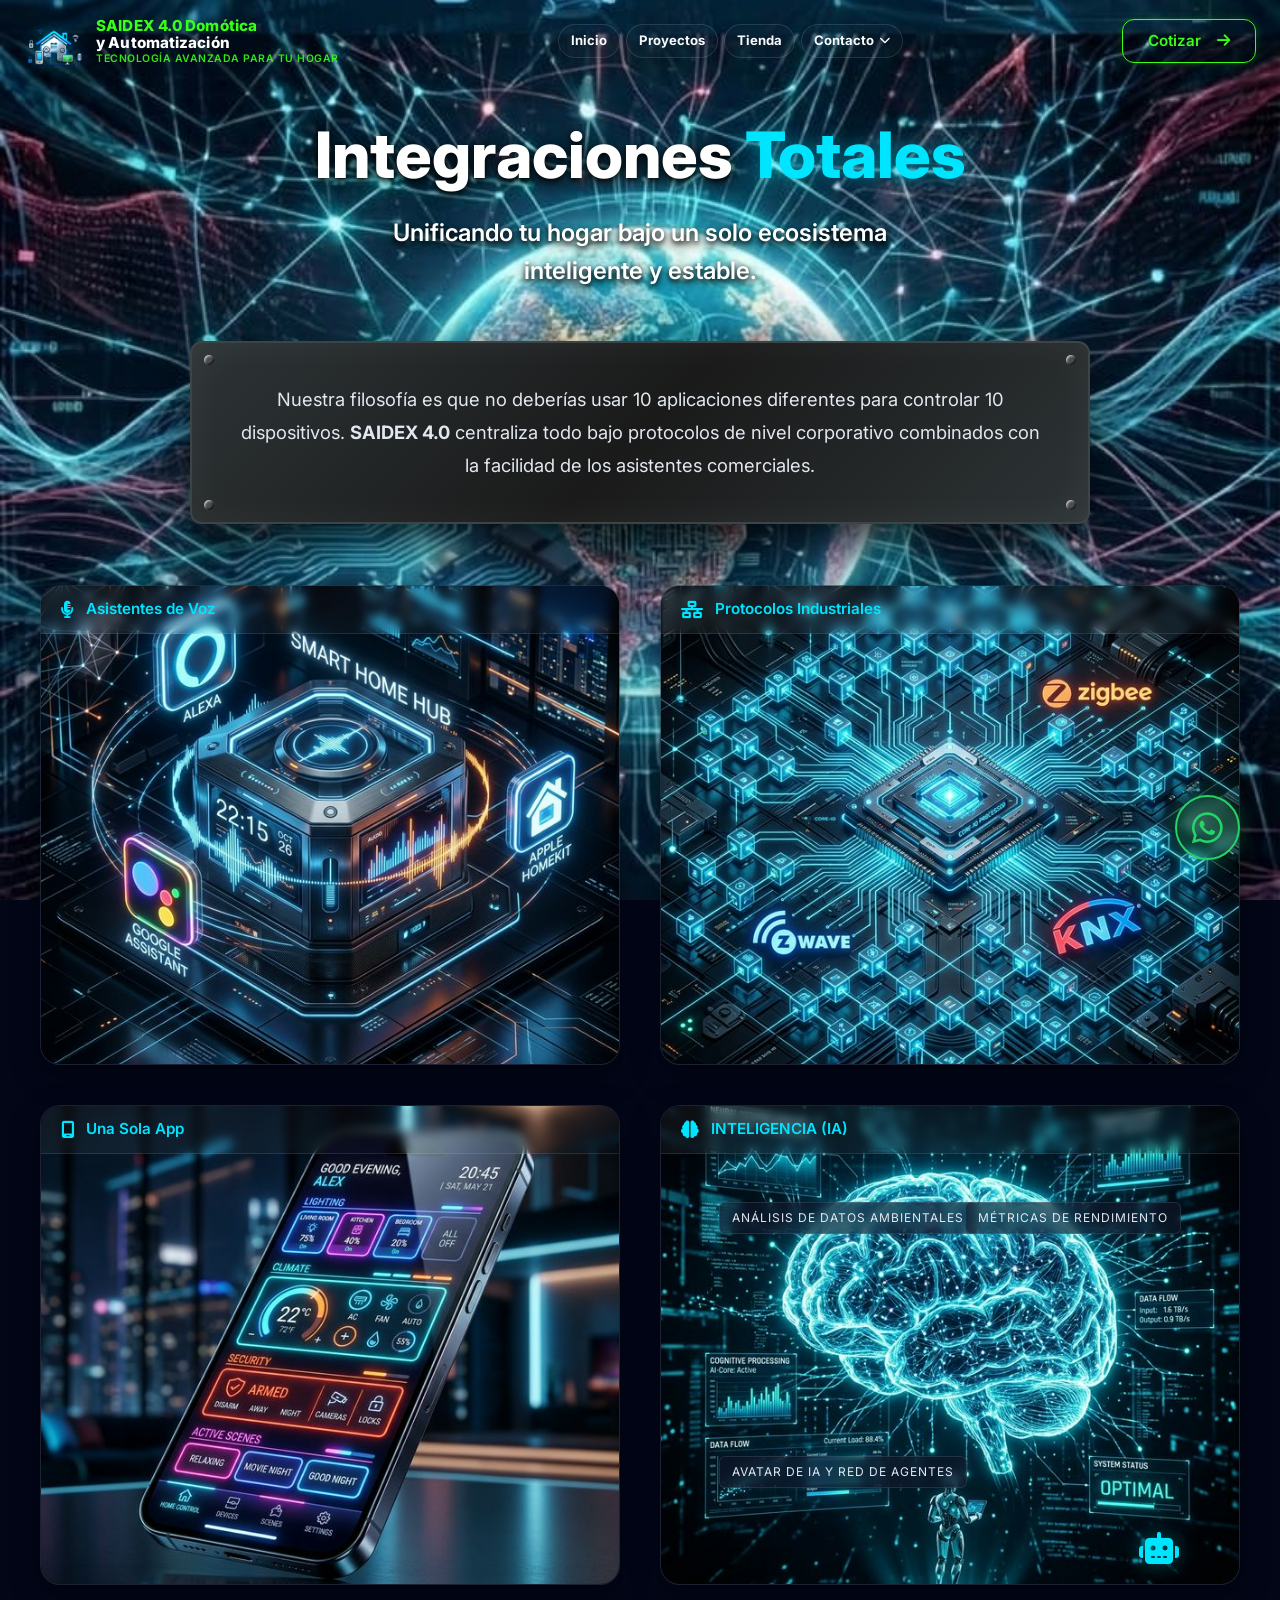
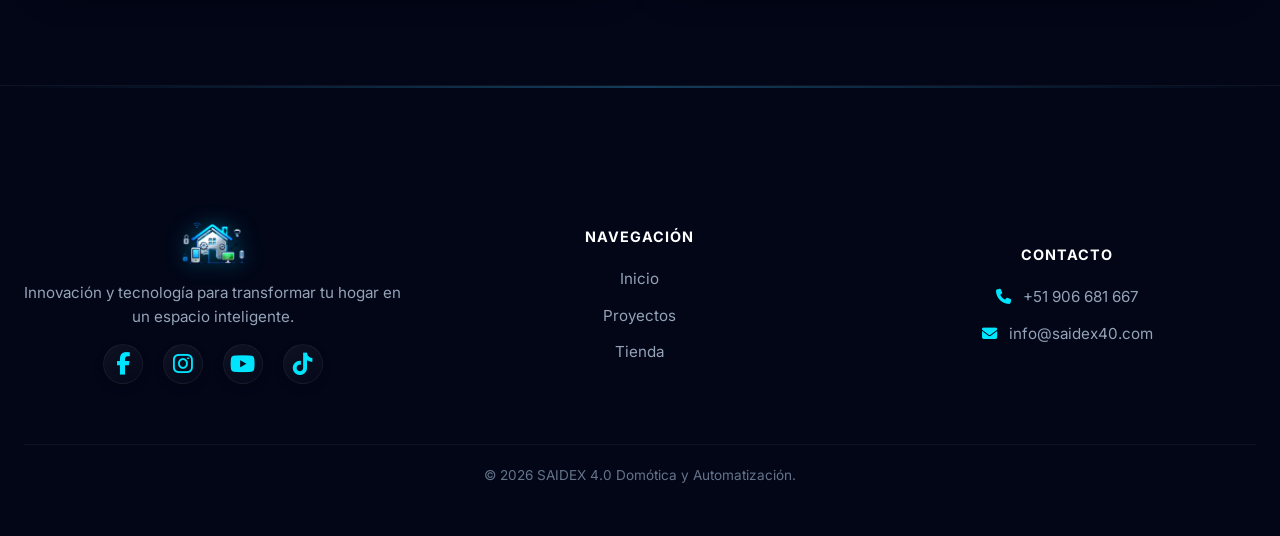
==== commit 316d691d: "Restructure logo to 3 lines across all pages and refine CSS" ====
--- a/integraciones.html
+++ b/integraciones.html
@@ -311,8 +311,8 @@
             <a href="index.html" class="logo">
                 <img src="assets/logo.png" alt="SAIDEX 4.0" class="logo-img">
                 <div class="logo-text">
-                    <span class="company-name"><span class="brand-highlight">SAIDEX 4.0 Domótica</span> y
-                        Automatización</span>
+                    <span class="company-name brand-highlight">SAIDEX 4.0 Domótica</span>
+                    <span class="company-name">y Automatización</span>
                     <span class="company-tagline">Tecnología avanzada para tu hogar</span>
                 </div>
             </a>
--- a/css/style.css
+++ b/css/style.css
@@ -236,29 +236,28 @@
   display: flex;
   flex-direction: column;
   justify-content: center;
+  line-height: 1.1;
 }
 
 .company-name {
   color: #FFF;
-  font-size: 1.0rem;
+  font-size: 0.95rem; /* Slightly smaller to fit 3 lines */
   font-weight: 800;
-  line-height: 1.2;
   letter-spacing: 0.1px;
 }
 
 .brand-highlight {
   color: var(--neon-green);
-  display: inline-block;
 }
 
 .company-tagline {
   color: var(--neon-green);
-  font-size: 0.68rem;
-  font-weight: 500;
+  font-size: 0.65rem;
+  font-weight: 600;
   text-transform: uppercase;
-  letter-spacing: 0.6px;
+  letter-spacing: 0.5px;
   margin-top: 1px;
-  opacity: 0.8;
+  opacity: 0.9;
 }
 
 
